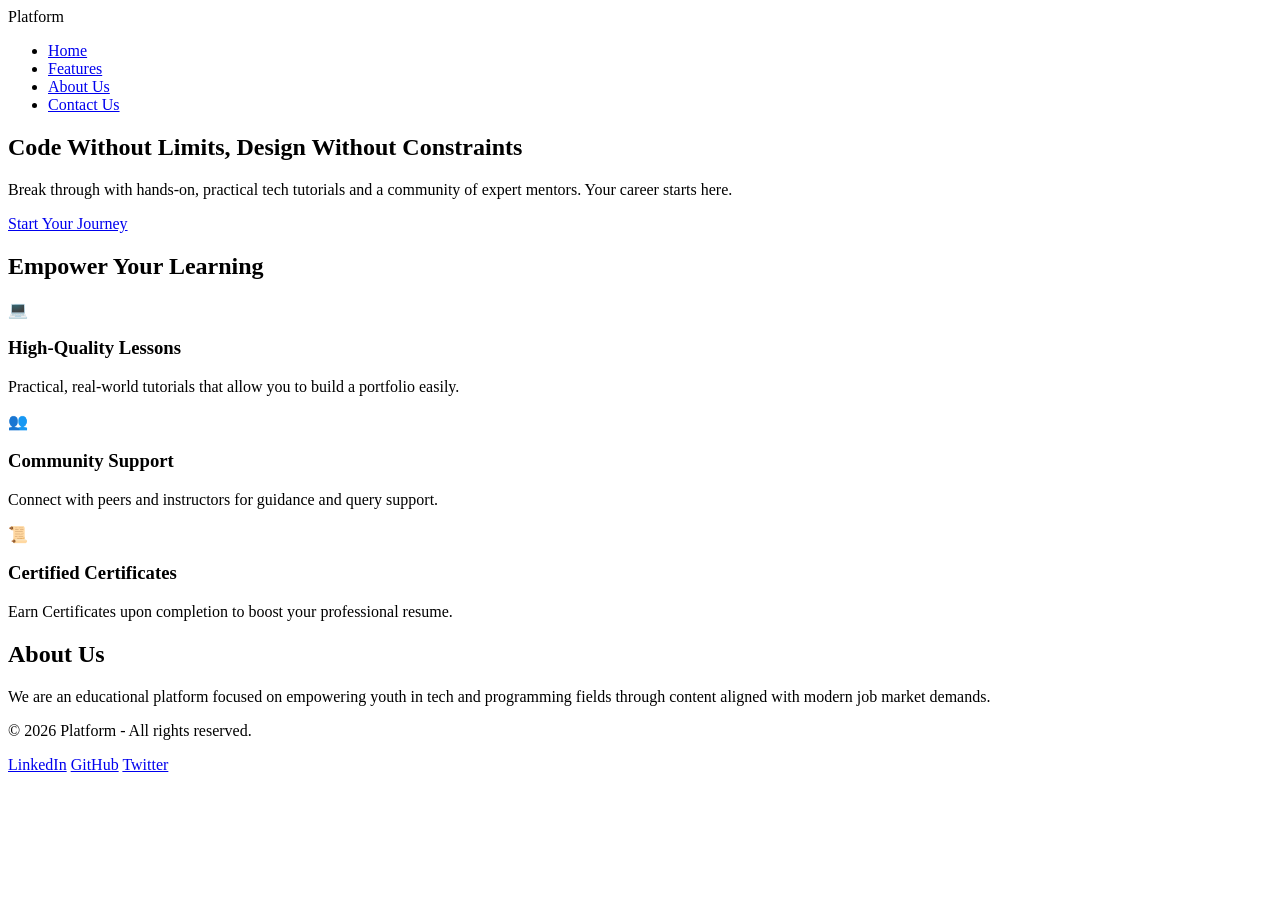
==== index.html @ b66b80c7 "Fix CSS file name in index.html" ====
<!DOCTYPE html>
<html lang="en" dir="ltr">
<head>
  <meta charset="UTF-8">
  <meta name="viewport" content="width=device-width, initial-scale=1">
  <title>Platform - Educational E-Learning Landing Page</title>
  <link rel="stylesheet" href="landingp.css">
</head>
<body>
  <header class="navbar">
    <div class="logo">Platform</div>
    <nav>
      <ul class="nav-links">
        <li><a href="#hero">Home</a></li>
        <li><a href="#features">Features</a></li>
        <li><a href="#about">About Us</a></li>
        <li><a href="#contact">Contact Us</a></li>
      </ul>
    </nav>
  </header>
  <section id="hero" class="hero-section">
    <div class="hero-content">
      <h1>Code Without Limits, Design Without Constraints</h1>
      <p>Break through with hands-on, practical tech tutorials and a community of expert mentors. Your career starts here.</p>
      <a href="#features" class="btn-cta">Start Your Journey</a>
    </div>
  </section>
  <section id="features" class="features-section">
    <h2>Empower Your Learning</h2>
    <div class="features-grid">
      <div class="feature-card">
        <span class="feature-icon">💻</span>
        <h3>High-Quality Lessons</h3>
        <p>Practical, real-world tutorials that allow you to build a portfolio easily.</p>
      </div>
      <div class="feature-card">
       <span class="feature-icon">👥</span>
        <h3>Community Support</h3>
        <p>Connect with peers and instructors for guidance and query support.</p>
      </div>
      <div class="feature-card">
        <span class="feature-icon">📜</span>
        <h3>Certified Certificates</h3>
        <p>Earn Certificates upon completion to boost your professional resume.</p>
      </div>
    </div>
  </section>
  <section id="about" class="about-section">
    <h2>About Us</h2>
    <p>We are an educational platform focused on empowering youth in tech and programming fields through content aligned with modern job market demands.</p>
  </section>
  <footer id="contact" class="footer">
    <p>&copy; 2026 Platform - All rights reserved.</p>
        <div class="social-links">
          <a href="#">LinkedIn</a>
          <a href="#">GitHub</a>
          <a href="#">Twitter</a>
        </div>
  </footer>
</body>
</html>
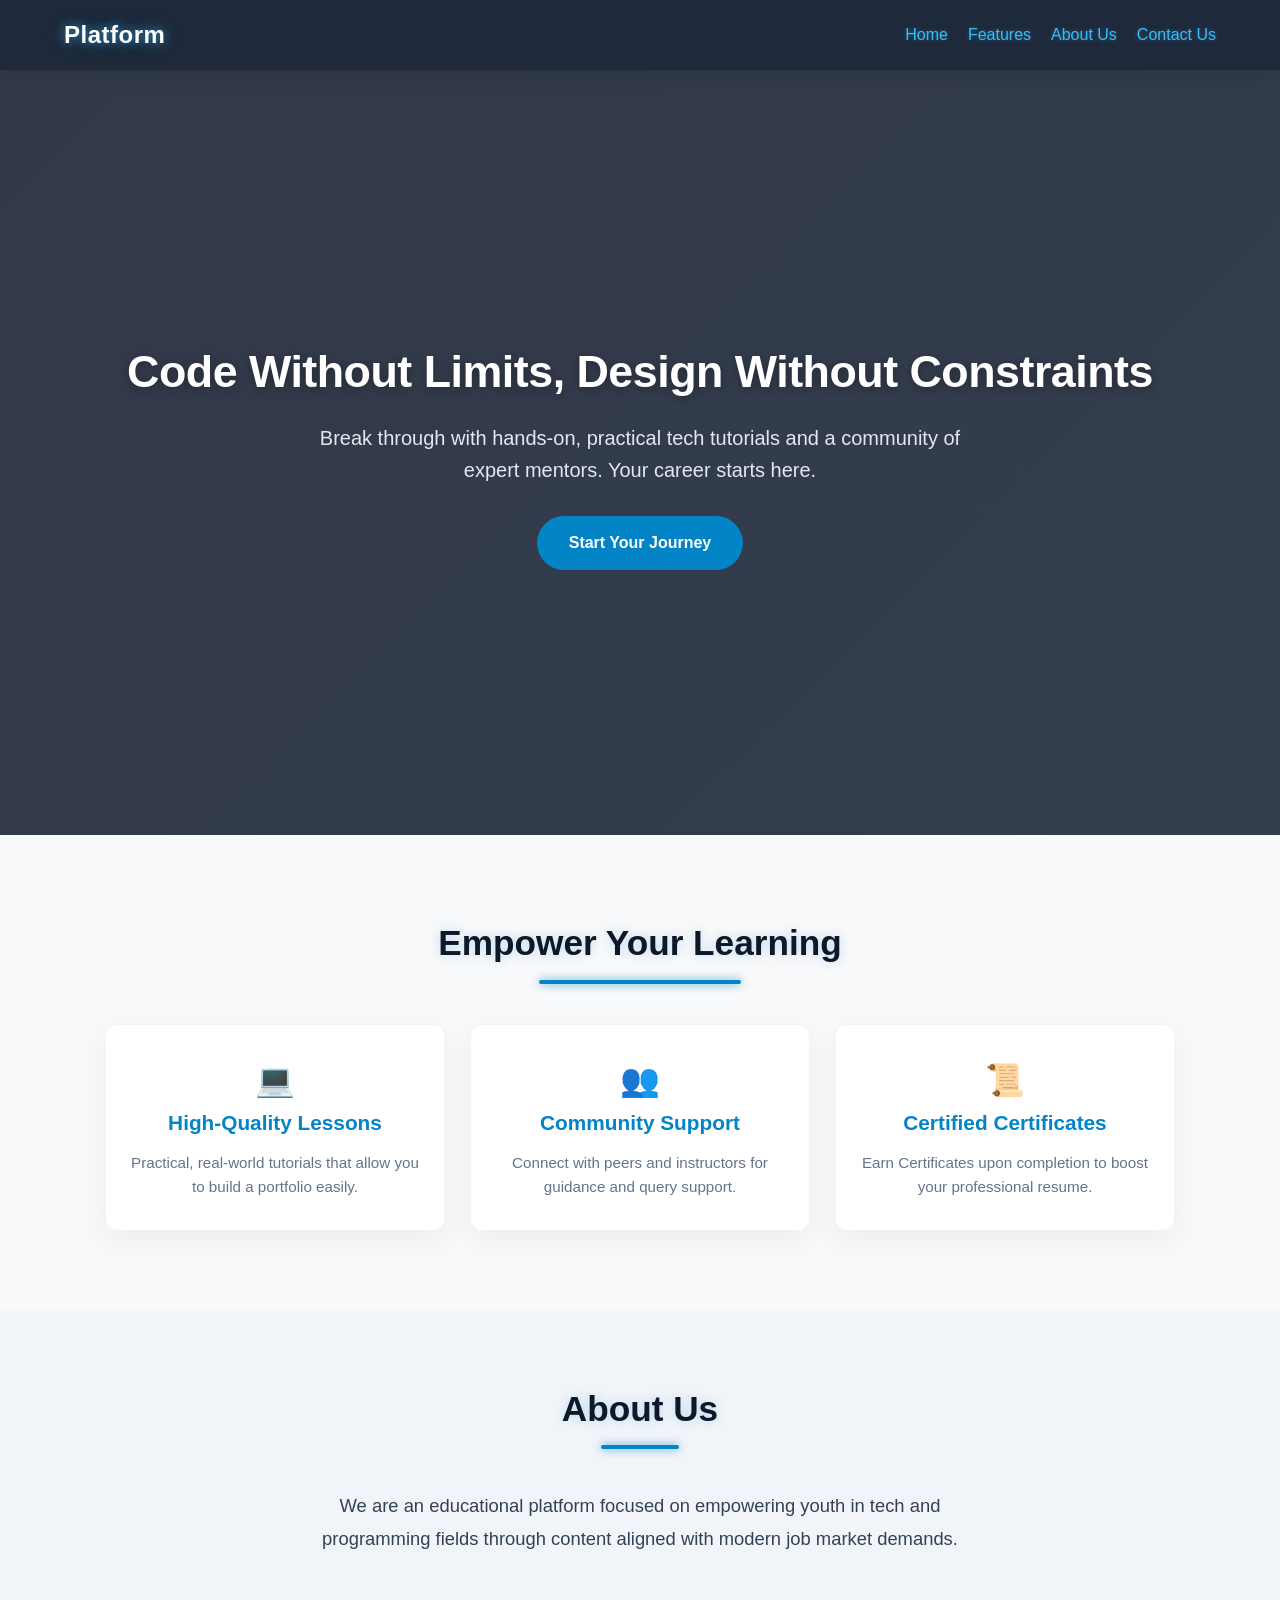
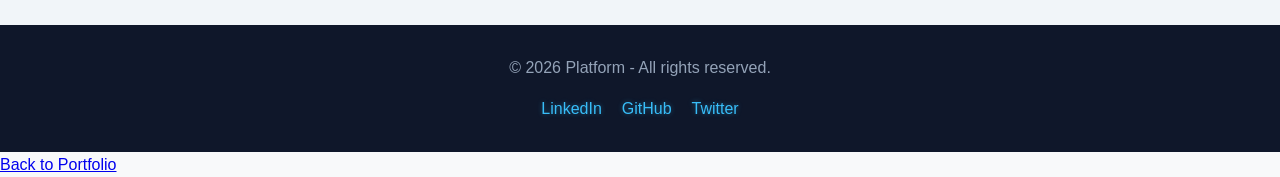
==== commit 5c4dba0e: "Add back link to portfolio in index.html" ====
--- a/index.html
+++ b/index.html
@@ -57,5 +57,6 @@
           <a href="#">Twitter</a>
         </div>
   </footer>
+    <a href="https://mariam-mousa223.github.io/Portfolio/" class="back-link">Back to Portfolio</a>
 </body>
 </html>
--- a/landingp.css
+++ b/landingp.css
@@ -0,0 +1,218 @@
+html {
+    scroll-behavior: smooth;
+}
+*{
+margin: 0;
+padding: 0;
+box-sizing: border-box;
+font-family: 'Segoe UI' , Tahoma, Geneva, sans-serif;
+}
+body {
+  line-height: 1.6;
+  color: #333;
+  background-color: #f8f9fa;
+}
+.navbar {
+  display: flex;
+  justify-content: space-between;
+  align-items: center;
+  padding: 1rem 5%;
+  background-color: #1e293b;
+  position: sticky;
+  top: 0;
+  z-index: 1000;
+  box-shadow: 0 4px 20px rgba(0, 0, 0, 0.15);
+}
+.navbar .logo {
+  color: #ffffff;
+  font-size: 1.5rem;
+  font-weight: bold;
+  letter-spacing: 0.5px;
+  text-shadow: 0 0 10px rgba(56, 189, 248, 0.6), 0 0 20px rgba(56, 189, 248, 0.3);
+}
+.nav-links {
+  display: flex;
+  list-style: none;
+  gap: 20px;
+}
+.nav-links a {
+  color: #cbd5e1;
+  text-decoration: none;
+  font-weight: 500;
+  transition: all 0.3s ease;
+  text-shadow: 0 0 8px rgba(56, 189, 248, 0.6), 0 0 15px rgba(56, 189, 248, 0.4);
+}
+.nav-links a:hover {
+  color: #38bdf8;
+  transform: translateY(-2px);
+  text-shadow: 0 0 10px rgba(56, 189, 248, 0.9), 0 0 20px rgba(56, 189, 248, 0.7), 0 0 30px rgba(56, 189, 248, 0.5);
+}
+.hero-section {
+  background: linear-gradient(135deg, rgba(15, 23, 42, 0.85), rgba(30, 41, 59, 0.9)), url('https//picsum.photos/1200/600') center/cover no-repeat;
+  height: 85vh;
+  display: flex;
+  justify-content: center;
+  align-items: center;
+  text-align: center;
+  color: #ffffff;
+  padding: 0 20px;
+}
+.hero-content h1 {
+  font-size: 2.8rem;
+  margin-bottom: 15px;
+  letter-spacing: -0.5px;
+  text-shadow: 0 2px 10px rgba(0, 0, 0, 0.3);
+}
+.hero-content p {
+  font-size: 1.25rem;
+  margin-bottom: 30px;
+  color: #e2e8f0;
+  max-width: 650px;
+  margin-left: auto;
+  margin-right: auto;
+}
+.btn-cta {
+  display: inline-block;
+  padding: 14px 32px;
+  background-color: #0284c7;
+  color: #ffffff;
+  text-decoration: none;
+  border-radius: 30px;
+  font-weight: bold;
+  font-size: 1rem;
+  animation: pulse-glow 2.5s infinite alternate;
+  transition: all 0.3s ease;
+}
+@keyframes pulse-glow {
+  0% {
+  box-shadow: 0 0 10px rgba(2, 132, 199, 0.5), 0 0 20px rgba(2, 132, 199, 0.3);
+}
+ 100% {
+ box-shadow: 0 0 20px rgba(56, 189, 248, 0.8), 0 0 35px rgba(56, 189, 248, 0.5);
+}
+}
+.btn-cta:hover {
+  background-color: #0369a1;
+  transform: translateY(-3px);
+  box-shadow: 0 0 25px rgba(56, 189, 248, 1);
+}
+.features-section {
+  padding: 80px 5%;
+  text-align: center;
+}
+.features-section h2, .about-section h2 {
+  font-size: 2.2rem;
+  margin-bottom: 40px;
+  color: #0f172a;
+  position: relative;
+  display: inline-block;
+  text-shadow: 0 0 12px rgba(2, 132, 199, 0.25);
+}
+.features-section h2::after, .about-section h2::after {
+  content: '';
+  display: block;
+  width: 50%;
+  height: 4px;
+  background: #0284c7;
+  margin: 8px auto 0;
+  border-radius: 2px;
+  box-shadow: 0 0 10px rgba(2, 132, 199, 0.8);
+}
+.features-grid {
+  display: flex;
+  flex-direction: row;
+  flex-wrap: wrap;
+  gap: 25px;
+  justify-content: center;
+}
+.feature-card {
+  background: #ffffff;
+  padding: 30px 25px;
+  border-radius: 12px;
+  box-shadow: 0 10px 30px rgba(0, 0, 0, 0.05);
+  border: 1px solid #f1f5f9;
+  flex: 1 1 280px;
+  max-width: 340px;
+  transition: transform 0.3s ease, box-shadow 0.3s ease;
+}
+.feature-card:hover {
+  transform: translateY(-8px);
+  box-shadow: 0 10px 30px rgba(2, 132, 199, 0.25);
+  border-color: rgba(56, 189, 248, 0.4);
+}
+.feature-card h3 {
+  margin-bottom: 12px;
+  color: #0284c7;
+  font-size: 1.3rem;
+  transition: text-shadow 0.3s ease;
+}
+.feature-card:hover h3 {
+  text-shadow: 0 0 10px rgba(2, 132, 199, 0.5);
+}
+.feature-card p {
+  color: #64748b;
+  font-size: 0.95rem;
+}
+.feature-icon {
+  font-size: 2rem;
+  color: #0284c7;
+  margin-bottom: 15px;
+}
+.about-section {
+  background-color: #f1f5f9;
+  padding: 70px 5%;
+  text-align: center;
+}
+.about-section p {
+  max-width: 700px;
+  margin: 0 auto;
+  font-size: 1.15rem;
+  color: #334155;
+  line-height: 1.8;
+}
+.footer {
+  background-color: #0f172a;
+  color: #94a3b8;
+  text-align: center;
+  padding: 30px 20px;
+}
+.social-links {
+  margin-top: 15px;
+  display: flex;
+  justify-content: center;
+  gap: 20px;
+}
+.social-links a {
+  color: #38bdf8;
+  text-decoration: none;
+  font-weight: 500;
+  transition: all 0.3s ease;
+}
+.social-links a:hover {
+  color: #ffffff;
+  transform: translateY(-3px);
+  text-shadow: 0 0 10px rgba(56, 189, 248, 0.9), 0 0 20px rgba(56, 189, 248, 0.6);
+}
+.nav-links a, .social-links a {
+  color: #38bdf8;
+  text-decoration: none;
+  font-weight: 500;
+  transition: all 0.4s ease;
+  text-shadow: 0 0 5px rgba(56, 189, 248, 0.4);
+}
+.nav-links a:hover, .social-links a:hover {
+  text-shadow: 0 0 15px rgba(56, 189, 248, 0.8), 0 0 30px rgba(56, 189, 248, 0.6);
+  transform: translateY(-2px);
+}
+@media (max-width: 768px) {
+  .navbar {
+    flex-direction: column;
+    gap: 15px;
+  }
+  .hero-content h1 {
+    font-size: 2rem;
+  }
+  .hero-content p {
+    font-size: 1rem;
+  }
+}
